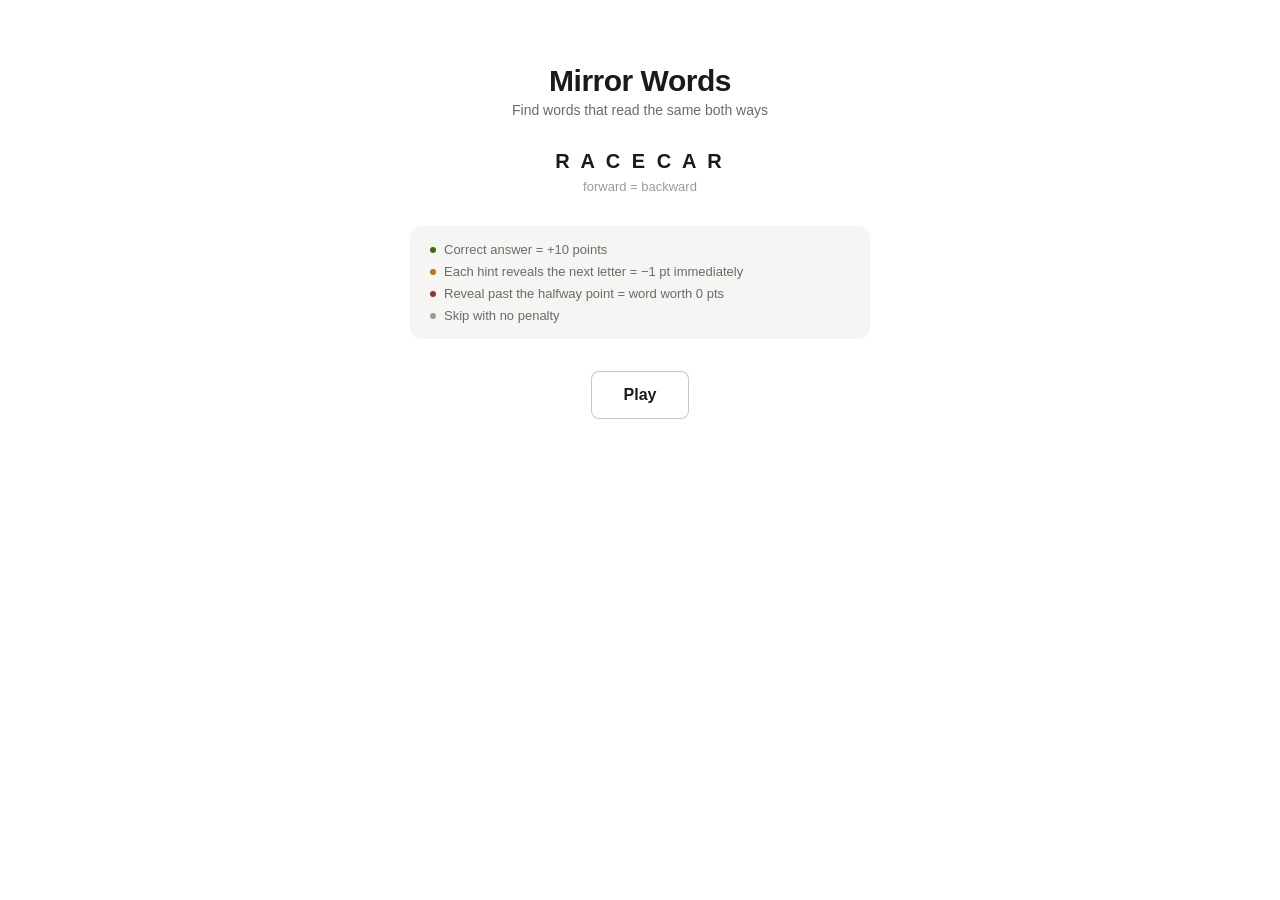
==== mirror-words/index.html @ 77ee3817 "Push first three games" ====
<!DOCTYPE html>
<html lang="en">
<head>
<meta charset="UTF-8">
<meta name="viewport" content="width=device-width, initial-scale=1.0">
<title>Mirror Words</title>
<style>
  *, *::before, *::after { box-sizing: border-box; margin: 0; padding: 0; }
  :root {
    --bg: #ffffff; --bg2: #f5f5f3; --bg3: #efefec;
    --text: #1a1a18; --text2: #6b6b67; --text3: #9b9b96;
    --border: rgba(0,0,0,0.12); --border2: rgba(0,0,0,0.22);
    --radius: 8px; --radius-lg: 12px;
  }
  @media (prefers-color-scheme: dark) {
    :root {
      --bg: #1c1c1a; --bg2: #272724; --bg3: #303030;
      --text: #f0f0ec; --text2: #9b9b96; --text3: #6b6b67;
      --border: rgba(255,255,255,0.12); --border2: rgba(255,255,255,0.22);
    }
  }
  body { font-family: -apple-system, BlinkMacSystemFont, 'Segoe UI', sans-serif; background: var(--bg); color: var(--text); min-height: 100vh; display: flex; align-items: flex-start; justify-content: center; padding: 2rem 1rem; }
  #app { width: 100%; max-width: 460px; }
  #game-area { display: none; }
  #start-screen { text-align: center; padding: 2rem 0; }
  .title { font-size: 30px; font-weight: 600; letter-spacing: -0.5px; margin-bottom: 4px; }
  .subtitle { font-size: 14px; color: var(--text2); margin-bottom: 2rem; }
  .mirror-demo { font-size: 20px; letter-spacing: 3px; font-weight: 600; margin-bottom: 6px; }
  .mirror-arrow { font-size: 13px; color: var(--text3); margin-bottom: 2rem; }
  .info-box { background: var(--bg2); border-radius: var(--radius-lg); padding: 1rem 1.25rem; margin-bottom: 2rem; text-align: left; }
  .info-row { display: flex; align-items: center; gap: 8px; font-size: 13px; color: var(--text2); margin-bottom: 7px; }
  .info-row:last-child { margin-bottom: 0; }
  .dot { width: 6px; height: 6px; border-radius: 50%; background: var(--text3); flex-shrink: 0; }
  .dot.g { background: #3B6D11; } .dot.a { background: #BA7517; } .dot.r { background: #A32D2D; }
  .meta-row { display: flex; justify-content: space-between; align-items: center; margin-bottom: 1.25rem; }
  .stat-pill { background: var(--bg2); border-radius: var(--radius); padding: 6px 12px; font-size: 13px; color: var(--text2); }
  .stat-pill span { font-weight: 600; color: var(--text); transition: color 0.2s; }
  .flash-green { color: #3B6D11 !important; } .flash-amber { color: #BA7517 !important; }
  .clue-card { background: var(--bg); border: 0.5px solid var(--border); border-radius: var(--radius-lg); padding: 1.25rem; margin-bottom: 1.25rem; }
  .clue-label { font-size: 11px; color: var(--text3); text-transform: uppercase; letter-spacing: 0.08em; margin-bottom: 6px; }
  .clue-text { font-size: 18px; font-weight: 600; }
  .clue-extra { font-size: 13px; color: var(--text2); margin-top: 4px; }
  .slots-wrap { display: flex; gap: 6px; margin-bottom: 1rem; justify-content: center; flex-wrap: wrap; }
  .letter-slot { width: 46px; height: 52px; border: 0.5px solid var(--border); border-radius: var(--radius); display: flex; align-items: center; justify-content: center; font-size: 21px; font-weight: 600; background: var(--bg); }
  .letter-slot.filled { border-color: var(--border2); }
  .letter-slot.correct { background: #EAF3DE; border-color: #639922; color: #3B6D11; }
  .letter-slot.wrong { background: #FCEBEB; border-color: #E24B4A; color: #A32D2D; }
  .letter-slot.hinted { background: #FAEEDA; border-color: #BA7517; color: #854F0B; }
  #answer-input {
    display: block; width: 100%; height: 48px;
    font-size: 18px; font-family: inherit;
    font-weight: 600; letter-spacing: 4px; text-align: center; text-transform: uppercase;
    background: var(--bg); color: var(--text);
    border: 0.5px solid var(--border2);
    border-radius: var(--radius);
    outline: none; padding: 0 12px;
    margin-bottom: 1rem;
  }
  #answer-input:focus { border-color: var(--text3); }
  .potential-score { font-size: 12px; color: var(--text3); text-align: center; margin-bottom: 1rem; }
  .potential-score span { font-weight: 600; color: var(--text2); }
  .potential-score.zeroed, .potential-score.zeroed span { color: #A32D2D; }
  .hint-action-row { display: flex; justify-content: space-between; align-items: center; margin-bottom: 1rem; }
  #hint-btn { height: 36px; padding: 0 14px; border-radius: var(--radius); border: 0.5px solid #BA7517; background: #FAEEDA; color: #854F0B; font-size: 13px; font-weight: 600; cursor: pointer; }
  #hint-btn:hover { background: #FAC775; }
  #hint-btn:disabled { opacity: 0.4; cursor: default; }
  .hint-cost { font-size: 12px; color: var(--text3); }
  .hint-cost span { color: #BA7517; font-weight: 600; }
  .feedback { font-size: 14px; min-height: 20px; margin-bottom: 1rem; color: var(--text2); text-align: center; }
  .feedback.correct { color: #3B6D11; } .feedback.wrong { color: #A32D2D; }
  .feedback.hint { color: #BA7517; } .feedback.zero { color: #A32D2D; }
  .progress-bar-wrap { background: var(--bg2); border-radius: 4px; height: 4px; margin-bottom: 1.5rem; overflow: hidden; }
  .progress-bar-fill { height: 4px; border-radius: 4px; background: #639922; transition: width 0.4s ease; }
  .skip-row { text-align: center; }
  .skip-btn { background: none; border: none; font-size: 13px; color: var(--text3); cursor: pointer; padding: 4px 8px; }
  .skip-btn:hover { color: var(--text2); }
  #end-screen { display: none; text-align: center; padding: 2rem 0; }
  .score-big { font-size: 54px; font-weight: 700; line-height: 1; margin-bottom: 4px; }
  .score-label { font-size: 14px; color: var(--text2); margin-bottom: 2rem; }
  .results-list { text-align: left; margin-bottom: 2rem; }
  .result-item { display: flex; justify-content: space-between; align-items: center; padding: 10px 0; border-bottom: 0.5px solid var(--border); font-size: 14px; gap: 8px; }
  .result-word { font-weight: 600; }
  .result-clue { color: var(--text2); font-size: 13px; }
  .result-right { display: flex; align-items: center; gap: 6px; flex-shrink: 0; }
  .result-pts { font-size: 13px; font-weight: 600; color: var(--text2); }
  .result-badge { font-size: 12px; padding: 3px 8px; border-radius: var(--radius); white-space: nowrap; }
  .badge-got { background: #EAF3DE; color: #3B6D11; }
  .badge-hinted { background: #FAEEDA; color: #854F0B; }
  .badge-zero { background: #FCEBEB; color: #A32D2D; }
  .badge-missed { background: var(--bg2); color: var(--text2); }
  button.primary { height: 48px; padding: 0 32px; border-radius: var(--radius); border: 0.5px solid var(--border2); background: var(--bg); color: var(--text); font-size: 16px; font-weight: 600; cursor: pointer; }
  button.primary:hover { background: var(--bg2); }
  button.secondary { height: 44px; padding: 0 28px; border-radius: var(--radius); border: 0.5px solid var(--border); background: var(--bg); color: var(--text); font-size: 15px; font-weight: 600; cursor: pointer; }
  button.secondary:hover { background: var(--bg2); }
</style>
</head>
<body>
<div id="app">
  <div id="start-screen">
    <div class="title">Mirror Words</div>
    <div class="subtitle">Find words that read the same both ways</div>
    <div class="mirror-demo">R A C E C A R</div>
    <div class="mirror-arrow">forward = backward</div>
    <div class="info-box">
      <div class="info-row"><div class="dot g"></div> Correct answer = +10 points</div>
      <div class="info-row"><div class="dot a"></div> Each hint reveals the next letter = −1 pt immediately</div>
      <div class="info-row"><div class="dot r"></div> Reveal past the halfway point = word worth 0 pts</div>
      <div class="info-row"><div class="dot"></div> Skip with no penalty</div>
    </div>
    <button class="primary" onclick="startGame()">Play</button>
  </div>

  <div id="game-area">
    <div class="meta-row">
      <div class="stat-pill">Round <span id="round-num">1</span> / <span id="total-num">8</span></div>
      <div class="stat-pill">Score <span id="score-num">0</span></div>
    </div>
    <div class="progress-bar-wrap"><div class="progress-bar-fill" id="progress-fill" style="width:0%"></div></div>
    <div class="clue-card">
      <div class="clue-label">Clue</div>
      <div class="clue-text" id="clue-text"></div>
      <div class="clue-extra" id="clue-extra"></div>
    </div>
    <div class="slots-wrap" id="letter-slots"></div>
    <input id="answer-input" type="text"
      autocomplete="off" autocorrect="off" autocapitalize="characters"
      spellcheck="false" inputmode="text" placeholder="type here" />
    <div class="potential-score" id="potential-score-row">This word worth <span id="word-value">10</span> pts</div>
    <div class="hint-action-row">
      <button id="hint-btn" onclick="revealHint()">Reveal next letter</button>
      <div class="hint-cost">−1 pt per hint &middot; <span id="hints-used">0</span> used this word</div>
    </div>
    <div class="feedback" id="feedback"></div>
    <div class="skip-row">
      <button class="skip-btn" onclick="skipWord()">Skip this one →</button>
    </div>
  </div>

  <div id="end-screen">
    <div class="score-big" id="final-score"></div>
    <div class="score-label" id="final-label"></div>
    <div class="results-list" id="results-list"></div>
    <button class="secondary" onclick="restartGame()">Play again</button>
  </div>
</div>

<script>
const PUZZLES = [
  { word: "RACECAR", clue: "A high-speed vehicle on the track", extra: "7 letters" },
  { word: "LEVEL", clue: "Perfectly flat and even", extra: "5 letters" },
  { word: "CIVIC", clue: "Relating to a city or its citizens", extra: "5 letters" },
  { word: "RADAR", clue: "A system that detects objects using radio waves", extra: "5 letters" },
  { word: "NOON", clue: "The middle of the day", extra: "4 letters" },
  { word: "KAYAK", clue: "A narrow boat you paddle", extra: "5 letters" },
  { word: "REFER", clue: "To direct someone to another source", extra: "5 letters" },
  { word: "MADAM", clue: "A polite term for a woman", extra: "5 letters" },
  { word: "TENET", clue: "A core belief or principle", extra: "5 letters" },
  { word: "REPAPER", clue: "To put new wallpaper on walls", extra: "7 letters" },
  { word: "MOM", clue: "She raised you", extra: "3 letters" },
  { word: "DAD", clue: "Father figure", extra: "3 letters" },
  { word: "POP", clue: "A fizzy drink — or another word for dad", extra: "3 letters" },
  { word: "EWE", clue: "A female sheep", extra: "3 letters" },
  { word: "ROTATOR", clue: "Something that spins around an axis", extra: "7 letters" },
];

let queue=[], current=0, totalScore=0, results=[];
let hintsUsed=0, revealedIndices=[], wordValue=10, wordZeroed=false;

const inp = document.getElementById('answer-input');

function shuffle(a){const b=[...a];for(let i=b.length-1;i>0;i--){const j=Math.floor(Math.random()*(i+1));[b[i],b[j]]=[b[j],b[i]];}return b;}
function halfwayThreshold(n){return Math.ceil(n/2);}

inp.addEventListener('input', function(){
  const p=queue[current]; if(!p) return;
  const maxLen=p.word.length-revealedIndices.length;
  let val=this.value.replace(/[^a-zA-Z]/g,'').toUpperCase().slice(0,maxLen);
  this.value=val;
  renderSlots(val);
  if(val.length===maxLen) setTimeout(checkAnswer,80);
});

inp.addEventListener('keydown', function(e){
  if(e.key==='Enter') checkAnswer();
});

function startGame(){
  queue=shuffle(PUZZLES).slice(0,8);
  current=0; totalScore=0; results=[];
  document.getElementById('start-screen').style.display='none';
  document.getElementById('end-screen').style.display='none';
  document.getElementById('game-area').style.display='block';
  loadPuzzle();
}

function loadPuzzle(){
  if(current>=queue.length){endGame();return;}
  hintsUsed=0; revealedIndices=[]; wordValue=10; wordZeroed=false;
  const p=queue[current];
  inp.value='';
  document.getElementById('round-num').textContent=current+1;
  document.getElementById('total-num').textContent=queue.length;
  document.getElementById('score-num').textContent=totalScore;
  document.getElementById('clue-text').textContent=p.clue;
  document.getElementById('clue-extra').textContent=p.extra;
  document.getElementById('feedback').textContent='';
  document.getElementById('feedback').className='feedback';
  document.getElementById('hints-used').textContent='0';
  document.getElementById('hint-btn').disabled=false;
  document.getElementById('word-value').textContent='10';
  document.getElementById('potential-score-row').className='potential-score';
  document.getElementById('progress-fill').style.width=(current/queue.length*100)+'%';
  buildSlots(p.word.length);
  inp.focus();
}

function buildSlots(n){
  const c=document.getElementById('letter-slots'); c.innerHTML='';
  for(let i=0;i<n;i++){
    const s=document.createElement('div');
    s.className='letter-slot'; s.id='slot-'+i;
    c.appendChild(s);
  }
}

function renderSlots(typedVal, state){
  const p=queue[current], n=p.word.length;
  let ti=0;
  for(let i=0;i<n;i++){
    const s=document.getElementById('slot-'+i); if(!s) continue;
    s.innerHTML='';
    if(state==='correct'){
      s.className='letter-slot correct'; s.textContent=p.word[i];
    } else if(state==='wrong'){
      const ch=revealedIndices.includes(i)?p.word[i]:(typedVal&&typedVal[ti++])||'';
      s.className='letter-slot wrong'; s.textContent=ch;
    } else if(revealedIndices.includes(i)){
      s.className='letter-slot hinted'; s.textContent=p.word[i];
    } else {
      const ch=(typedVal&&typedVal[ti++])||'';
      s.className='letter-slot'+(ch?' filled':''); s.textContent=ch;
    }
  }
}

function getFullAttempt(){
  const p=queue[current], typed=inp.value.toUpperCase();
  let ti=0, result='';
  for(let i=0;i<p.word.length;i++){
    result+=revealedIndices.includes(i)?p.word[i]:(typed[ti++]||'');
  }
  return result;
}

function checkAnswer(){
  const p=queue[current];
  const attempt=getFullAttempt();
  if(attempt.length<p.word.length) return;
  const fb=document.getElementById('feedback');
  if(attempt===p.word){
    const earned=wordValue; totalScore+=earned;
    flashScore('green'); renderSlots(inp.value,'correct');
    fb.textContent=earned===10?'+10 — perfect!':earned>0?'+'+earned+' pts':'+0 — too many hints';
    fb.className='feedback correct';
    results.push({word:p.word,clue:p.clue,got:true,hints:hintsUsed,pts:earned,zeroed:wordZeroed});
    inp.value='';
    setTimeout(()=>{current++;loadPuzzle();},1000);
  } else {
    renderSlots(inp.value,'wrong');
    fb.textContent='Not quite — try again'; fb.className='feedback wrong';
    setTimeout(()=>{
      inp.value=''; fb.textContent=''; fb.className='feedback';
      renderSlots(''); inp.focus();
    },700);
  }
}

function revealHint(){
  const p=queue[current], n=p.word.length;
  let pick=-1; for(let i=0;i<n;i++){if(!revealedIndices.includes(i)){pick=i;break;}}
  if(pick===-1) return;
  revealedIndices.push(pick); hintsUsed++;
  totalScore=Math.max(0,totalScore-1);
  document.getElementById('score-num').textContent=totalScore;
  document.getElementById('hints-used').textContent=hintsUsed;
  flashScore('amber');
  const maxLen=n-revealedIndices.length;
  if(inp.value.length>maxLen) inp.value=inp.value.slice(0,maxLen);
  const fb=document.getElementById('feedback'), threshold=halfwayThreshold(n);
  if(!wordZeroed&&revealedIndices.length>=threshold){
    wordZeroed=true; wordValue=0;
    document.getElementById('word-value').textContent='0';
    document.getElementById('potential-score-row').className='potential-score zeroed';
    fb.textContent='Past the halfway point — 0 pts for this word'; fb.className='feedback zero';
  } else if(!wordZeroed){
    wordValue=Math.max(0,10-hintsUsed);
    document.getElementById('word-value').textContent=wordValue;
    fb.textContent='−1 point'; fb.className='feedback hint';
  } else {
    fb.textContent='−1 point (word already worth 0)'; fb.className='feedback hint';
  }
  setTimeout(()=>{if(fb.className==='feedback hint'||fb.className==='feedback zero'){fb.textContent='';fb.className='feedback';}},1400);
  if(revealedIndices.length>=n) document.getElementById('hint-btn').disabled=true;
  renderSlots(inp.value);
  inp.focus();
  if(maxLen===0) setTimeout(checkAnswer,80);
}

function flashScore(color){
  const el=document.getElementById('score-num');
  el.className=color==='green'?'flash-green':'flash-amber';
  setTimeout(()=>{el.className='';},600);
}

function skipWord(){
  results.push({word:queue[current].word,clue:queue[current].clue,got:false,hints:hintsUsed,pts:0,zeroed:false});
  current++; loadPuzzle();
}

function endGame(){
  document.getElementById('game-area').style.display='none';
  document.getElementById('end-screen').style.display='block';
  const maxPts=queue.length*10;
  document.getElementById('final-score').textContent=totalScore+' pts';
  const pct=totalScore/maxPts;
  document.getElementById('final-label').textContent=(pct===1?'Perfect score — flawless!':pct>=0.75?'Great round!':pct>=0.5?'Not bad — keep at it':'Palindromes are tricky!')+' (max '+maxPts+' pts)';
  const list=document.getElementById('results-list'); list.innerHTML='';
  results.forEach(r=>{
    const div=document.createElement('div'); div.className='result-item';
    let bc,bt;
    if(!r.got){bc='badge-missed';bt='Skipped';}
    else if(r.zeroed){bc='badge-zero';bt='Too many hints';}
    else if(r.hints>0){bc='badge-hinted';bt=r.hints+' hint'+(r.hints>1?'s':'');}
    else{bc='badge-got';bt='No hints';}
    div.innerHTML=`<div><div class="result-word">${r.word}</div><div class="result-clue">${r.clue}</div></div><div class="result-right"><span class="result-pts">${r.got?'+'+r.pts+' pt'+(r.pts!==1?'s':''):'+0'}</span><span class="result-badge ${bc}">${bt}</span></div>`;
    list.appendChild(div);
  });
}

function restartGame(){
  document.getElementById('end-screen').style.display='none';
  document.getElementById('start-screen').style.display='block';
}
</script>
</body>
</html>
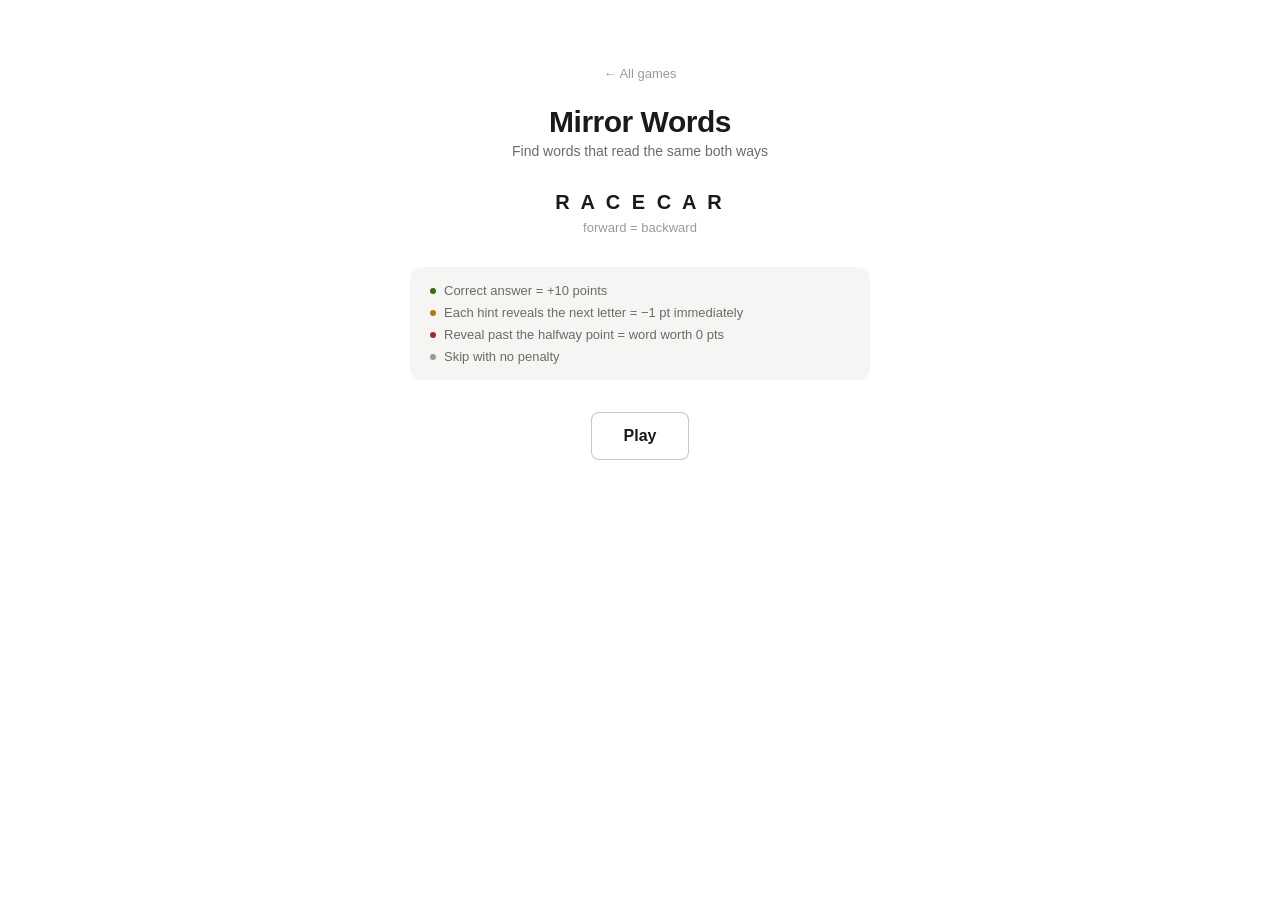
==== commit e893e9db: "Updates" ====
--- a/mirror-words/index.html
+++ b/mirror-words/index.html
@@ -7,16 +7,34 @@
 <style>
   *, *::before, *::after { box-sizing: border-box; margin: 0; padding: 0; }
   :root {
-    --bg: #ffffff; --bg2: #f5f5f3; --bg3: #efefec;
-    --text: #1a1a18; --text2: #6b6b67; --text3: #9b9b96;
-    --border: rgba(0,0,0,0.12); --border2: rgba(0,0,0,0.22);
+    --bg: #1c1c1a; --bg2: #272724; --bg3: #303030;
+    --text: #f0f0ec; --text2: #9b9b96; --text3: #6b6b67;
+    --border: rgba(255,255,255,0.12); --border2: rgba(255,255,255,0.22);
     --radius: 8px; --radius-lg: 12px;
-  }
-  @media (prefers-color-scheme: dark) {
+    --correct-bg: rgba(99,153,34,0.15); --correct-border: #639922; --correct-text: #8ecb4a;
+    --wrong-bg: rgba(226,75,74,0.15); --wrong-border: #e24b4a; --wrong-text: #e87878;
+    --hint-bg: rgba(186,117,23,0.15); --hint-border: rgba(186,117,23,0.5); --hint-text: #d4a040;
+    --dot-g: #639922; --dot-a: #BA7517; --dot-r: #e24b4a;
+    --hint-btn-bg: rgba(186,117,23,0.12); --hint-btn-border: rgba(186,117,23,0.4); --hint-btn-text: #d4a040;
+    --hint-btn-hover: rgba(186,117,23,0.22);
+    --badge-got-bg: rgba(99,153,34,0.15); --badge-got-text: #8ecb4a;
+    --badge-hinted-bg: rgba(186,117,23,0.15); --badge-hinted-text: #d4a040;
+    --badge-zero-bg: rgba(226,75,74,0.15); --badge-zero-text: #e87878;
+  }
+  @media (prefers-color-scheme: light) {
     :root {
-      --bg: #1c1c1a; --bg2: #272724; --bg3: #303030;
-      --text: #f0f0ec; --text2: #9b9b96; --text3: #6b6b67;
-      --border: rgba(255,255,255,0.12); --border2: rgba(255,255,255,0.22);
+      --bg: #ffffff; --bg2: #f5f5f3; --bg3: #efefec;
+      --text: #1a1a18; --text2: #6b6b67; --text3: #9b9b96;
+      --border: rgba(0,0,0,0.12); --border2: rgba(0,0,0,0.22);
+      --correct-bg: #EAF3DE; --correct-border: #639922; --correct-text: #3B6D11;
+      --wrong-bg: #FCEBEB; --wrong-border: #E24B4A; --wrong-text: #A32D2D;
+      --hint-bg: #FAEEDA; --hint-border: #BA7517; --hint-text: #854F0B;
+      --dot-g: #3B6D11; --dot-a: #BA7517; --dot-r: #A32D2D;
+      --hint-btn-bg: #FAEEDA; --hint-btn-border: #BA7517; --hint-btn-text: #854F0B;
+      --hint-btn-hover: #FAC775;
+      --badge-got-bg: #EAF3DE; --badge-got-text: #3B6D11;
+      --badge-hinted-bg: #FAEEDA; --badge-hinted-text: #854F0B;
+      --badge-zero-bg: #FCEBEB; --badge-zero-text: #A32D2D;
     }
   }
   body { font-family: -apple-system, BlinkMacSystemFont, 'Segoe UI', sans-serif; background: var(--bg); color: var(--text); min-height: 100vh; display: flex; align-items: flex-start; justify-content: center; padding: 2rem 1rem; }
@@ -31,11 +49,11 @@
   .info-row { display: flex; align-items: center; gap: 8px; font-size: 13px; color: var(--text2); margin-bottom: 7px; }
   .info-row:last-child { margin-bottom: 0; }
   .dot { width: 6px; height: 6px; border-radius: 50%; background: var(--text3); flex-shrink: 0; }
-  .dot.g { background: #3B6D11; } .dot.a { background: #BA7517; } .dot.r { background: #A32D2D; }
+  .dot.g { background: var(--dot-g); } .dot.a { background: var(--dot-a); } .dot.r { background: var(--dot-r); }
   .meta-row { display: flex; justify-content: space-between; align-items: center; margin-bottom: 1.25rem; }
   .stat-pill { background: var(--bg2); border-radius: var(--radius); padding: 6px 12px; font-size: 13px; color: var(--text2); }
   .stat-pill span { font-weight: 600; color: var(--text); transition: color 0.2s; }
-  .flash-green { color: #3B6D11 !important; } .flash-amber { color: #BA7517 !important; }
+  .flash-green { color: var(--correct-text) !important; } .flash-amber { color: var(--dot-a) !important; }
   .clue-card { background: var(--bg); border: 0.5px solid var(--border); border-radius: var(--radius-lg); padding: 1.25rem; margin-bottom: 1.25rem; }
   .clue-label { font-size: 11px; color: var(--text3); text-transform: uppercase; letter-spacing: 0.08em; margin-bottom: 6px; }
   .clue-text { font-size: 18px; font-weight: 600; }
@@ -43,9 +61,9 @@
   .slots-wrap { display: flex; gap: 6px; margin-bottom: 1rem; justify-content: center; flex-wrap: wrap; }
   .letter-slot { width: 46px; height: 52px; border: 0.5px solid var(--border); border-radius: var(--radius); display: flex; align-items: center; justify-content: center; font-size: 21px; font-weight: 600; background: var(--bg); }
   .letter-slot.filled { border-color: var(--border2); }
-  .letter-slot.correct { background: #EAF3DE; border-color: #639922; color: #3B6D11; }
-  .letter-slot.wrong { background: #FCEBEB; border-color: #E24B4A; color: #A32D2D; }
-  .letter-slot.hinted { background: #FAEEDA; border-color: #BA7517; color: #854F0B; }
+  .letter-slot.correct { background: var(--correct-bg); border-color: var(--correct-border); color: var(--correct-text); }
+  .letter-slot.wrong { background: var(--wrong-bg); border-color: var(--wrong-border); color: var(--wrong-text); }
+  .letter-slot.hinted { background: var(--hint-bg); border-color: var(--hint-border); color: var(--hint-text); }
   #answer-input {
     display: block; width: 100%; height: 48px;
     font-size: 18px; font-family: inherit;
@@ -59,18 +77,18 @@
   #answer-input:focus { border-color: var(--text3); }
   .potential-score { font-size: 12px; color: var(--text3); text-align: center; margin-bottom: 1rem; }
   .potential-score span { font-weight: 600; color: var(--text2); }
-  .potential-score.zeroed, .potential-score.zeroed span { color: #A32D2D; }
+  .potential-score.zeroed, .potential-score.zeroed span { color: var(--wrong-text); }
   .hint-action-row { display: flex; justify-content: space-between; align-items: center; margin-bottom: 1rem; }
-  #hint-btn { height: 36px; padding: 0 14px; border-radius: var(--radius); border: 0.5px solid #BA7517; background: #FAEEDA; color: #854F0B; font-size: 13px; font-weight: 600; cursor: pointer; }
-  #hint-btn:hover { background: #FAC775; }
+  #hint-btn { height: 36px; padding: 0 14px; border-radius: var(--radius); border: 0.5px solid var(--hint-btn-border); background: var(--hint-btn-bg); color: var(--hint-btn-text); font-size: 13px; font-weight: 600; cursor: pointer; }
+  #hint-btn:hover { background: var(--hint-btn-hover); }
   #hint-btn:disabled { opacity: 0.4; cursor: default; }
   .hint-cost { font-size: 12px; color: var(--text3); }
-  .hint-cost span { color: #BA7517; font-weight: 600; }
+  .hint-cost span { color: var(--dot-a); font-weight: 600; }
   .feedback { font-size: 14px; min-height: 20px; margin-bottom: 1rem; color: var(--text2); text-align: center; }
-  .feedback.correct { color: #3B6D11; } .feedback.wrong { color: #A32D2D; }
-  .feedback.hint { color: #BA7517; } .feedback.zero { color: #A32D2D; }
+  .feedback.correct { color: var(--correct-text); } .feedback.wrong { color: var(--wrong-text); }
+  .feedback.hint { color: var(--dot-a); } .feedback.zero { color: var(--wrong-text); }
   .progress-bar-wrap { background: var(--bg2); border-radius: 4px; height: 4px; margin-bottom: 1.5rem; overflow: hidden; }
-  .progress-bar-fill { height: 4px; border-radius: 4px; background: #639922; transition: width 0.4s ease; }
+  .progress-bar-fill { height: 4px; border-radius: 4px; background: var(--correct-border); transition: width 0.4s ease; }
   .skip-row { text-align: center; }
   .skip-btn { background: none; border: none; font-size: 13px; color: var(--text3); cursor: pointer; padding: 4px 8px; }
   .skip-btn:hover { color: var(--text2); }
@@ -84,19 +102,22 @@
   .result-right { display: flex; align-items: center; gap: 6px; flex-shrink: 0; }
   .result-pts { font-size: 13px; font-weight: 600; color: var(--text2); }
   .result-badge { font-size: 12px; padding: 3px 8px; border-radius: var(--radius); white-space: nowrap; }
-  .badge-got { background: #EAF3DE; color: #3B6D11; }
-  .badge-hinted { background: #FAEEDA; color: #854F0B; }
-  .badge-zero { background: #FCEBEB; color: #A32D2D; }
+  .badge-got { background: var(--badge-got-bg); color: var(--badge-got-text); }
+  .badge-hinted { background: var(--badge-hinted-bg); color: var(--badge-hinted-text); }
+  .badge-zero { background: var(--badge-zero-bg); color: var(--badge-zero-text); }
   .badge-missed { background: var(--bg2); color: var(--text2); }
   button.primary { height: 48px; padding: 0 32px; border-radius: var(--radius); border: 0.5px solid var(--border2); background: var(--bg); color: var(--text); font-size: 16px; font-weight: 600; cursor: pointer; }
   button.primary:hover { background: var(--bg2); }
   button.secondary { height: 44px; padding: 0 28px; border-radius: var(--radius); border: 0.5px solid var(--border); background: var(--bg); color: var(--text); font-size: 15px; font-weight: 600; cursor: pointer; }
   button.secondary:hover { background: var(--bg2); }
+  .back-link { display: inline-flex; align-items: center; gap: 5px; font-size: 13px; color: var(--text3); text-decoration: none; margin-bottom: 1.5rem; }
+  .back-link:hover { color: var(--text2); }
 </style>
 </head>
 <body>
 <div id="app">
   <div id="start-screen">
+    <a href="../index.html" class="back-link">← All games</a>
     <div class="title">Mirror Words</div>
     <div class="subtitle">Find words that read the same both ways</div>
     <div class="mirror-demo">R A C E C A R</div>
@@ -111,6 +132,7 @@
   </div>
 
   <div id="game-area">
+    <a href="../index.html" class="back-link">← All games</a>
     <div class="meta-row">
       <div class="stat-pill">Round <span id="round-num">1</span> / <span id="total-num">8</span></div>
       <div class="stat-pill">Score <span id="score-num">0</span></div>
@@ -137,6 +159,7 @@
   </div>
 
   <div id="end-screen">
+    <a href="../index.html" class="back-link">← All games</a>
     <div class="score-big" id="final-score"></div>
     <div class="score-label" id="final-label"></div>
     <div class="results-list" id="results-list"></div>
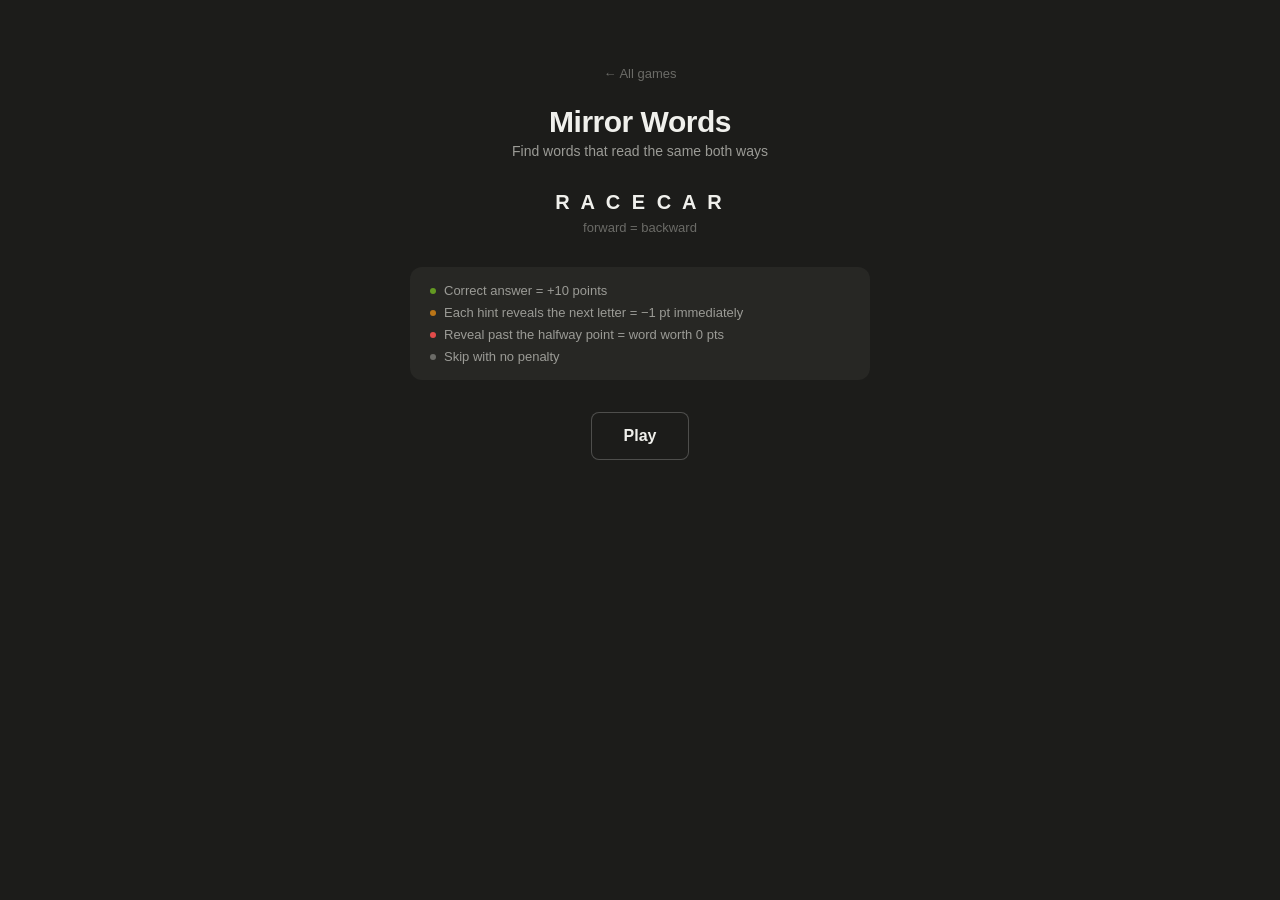
==== commit 28dcadcf: "update" ====
--- a/mirror-words/index.html
+++ b/mirror-words/index.html
@@ -4,115 +4,7 @@
 <meta charset="UTF-8">
 <meta name="viewport" content="width=device-width, initial-scale=1.0">
 <title>Mirror Words</title>
-<style>
-  *, *::before, *::after { box-sizing: border-box; margin: 0; padding: 0; }
-  :root {
-    --bg: #1c1c1a; --bg2: #272724; --bg3: #303030;
-    --text: #f0f0ec; --text2: #9b9b96; --text3: #6b6b67;
-    --border: rgba(255,255,255,0.12); --border2: rgba(255,255,255,0.22);
-    --radius: 8px; --radius-lg: 12px;
-    --correct-bg: rgba(99,153,34,0.15); --correct-border: #639922; --correct-text: #8ecb4a;
-    --wrong-bg: rgba(226,75,74,0.15); --wrong-border: #e24b4a; --wrong-text: #e87878;
-    --hint-bg: rgba(186,117,23,0.15); --hint-border: rgba(186,117,23,0.5); --hint-text: #d4a040;
-    --dot-g: #639922; --dot-a: #BA7517; --dot-r: #e24b4a;
-    --hint-btn-bg: rgba(186,117,23,0.12); --hint-btn-border: rgba(186,117,23,0.4); --hint-btn-text: #d4a040;
-    --hint-btn-hover: rgba(186,117,23,0.22);
-    --badge-got-bg: rgba(99,153,34,0.15); --badge-got-text: #8ecb4a;
-    --badge-hinted-bg: rgba(186,117,23,0.15); --badge-hinted-text: #d4a040;
-    --badge-zero-bg: rgba(226,75,74,0.15); --badge-zero-text: #e87878;
-  }
-  @media (prefers-color-scheme: light) {
-    :root {
-      --bg: #ffffff; --bg2: #f5f5f3; --bg3: #efefec;
-      --text: #1a1a18; --text2: #6b6b67; --text3: #9b9b96;
-      --border: rgba(0,0,0,0.12); --border2: rgba(0,0,0,0.22);
-      --correct-bg: #EAF3DE; --correct-border: #639922; --correct-text: #3B6D11;
-      --wrong-bg: #FCEBEB; --wrong-border: #E24B4A; --wrong-text: #A32D2D;
-      --hint-bg: #FAEEDA; --hint-border: #BA7517; --hint-text: #854F0B;
-      --dot-g: #3B6D11; --dot-a: #BA7517; --dot-r: #A32D2D;
-      --hint-btn-bg: #FAEEDA; --hint-btn-border: #BA7517; --hint-btn-text: #854F0B;
-      --hint-btn-hover: #FAC775;
-      --badge-got-bg: #EAF3DE; --badge-got-text: #3B6D11;
-      --badge-hinted-bg: #FAEEDA; --badge-hinted-text: #854F0B;
-      --badge-zero-bg: #FCEBEB; --badge-zero-text: #A32D2D;
-    }
-  }
-  body { font-family: -apple-system, BlinkMacSystemFont, 'Segoe UI', sans-serif; background: var(--bg); color: var(--text); min-height: 100vh; display: flex; align-items: flex-start; justify-content: center; padding: 2rem 1rem; }
-  #app { width: 100%; max-width: 460px; }
-  #game-area { display: none; }
-  #start-screen { text-align: center; padding: 2rem 0; }
-  .title { font-size: 30px; font-weight: 600; letter-spacing: -0.5px; margin-bottom: 4px; }
-  .subtitle { font-size: 14px; color: var(--text2); margin-bottom: 2rem; }
-  .mirror-demo { font-size: 20px; letter-spacing: 3px; font-weight: 600; margin-bottom: 6px; }
-  .mirror-arrow { font-size: 13px; color: var(--text3); margin-bottom: 2rem; }
-  .info-box { background: var(--bg2); border-radius: var(--radius-lg); padding: 1rem 1.25rem; margin-bottom: 2rem; text-align: left; }
-  .info-row { display: flex; align-items: center; gap: 8px; font-size: 13px; color: var(--text2); margin-bottom: 7px; }
-  .info-row:last-child { margin-bottom: 0; }
-  .dot { width: 6px; height: 6px; border-radius: 50%; background: var(--text3); flex-shrink: 0; }
-  .dot.g { background: var(--dot-g); } .dot.a { background: var(--dot-a); } .dot.r { background: var(--dot-r); }
-  .meta-row { display: flex; justify-content: space-between; align-items: center; margin-bottom: 1.25rem; }
-  .stat-pill { background: var(--bg2); border-radius: var(--radius); padding: 6px 12px; font-size: 13px; color: var(--text2); }
-  .stat-pill span { font-weight: 600; color: var(--text); transition: color 0.2s; }
-  .flash-green { color: var(--correct-text) !important; } .flash-amber { color: var(--dot-a) !important; }
-  .clue-card { background: var(--bg); border: 0.5px solid var(--border); border-radius: var(--radius-lg); padding: 1.25rem; margin-bottom: 1.25rem; }
-  .clue-label { font-size: 11px; color: var(--text3); text-transform: uppercase; letter-spacing: 0.08em; margin-bottom: 6px; }
-  .clue-text { font-size: 18px; font-weight: 600; }
-  .clue-extra { font-size: 13px; color: var(--text2); margin-top: 4px; }
-  .slots-wrap { display: flex; gap: 6px; margin-bottom: 1rem; justify-content: center; flex-wrap: wrap; }
-  .letter-slot { width: 46px; height: 52px; border: 0.5px solid var(--border); border-radius: var(--radius); display: flex; align-items: center; justify-content: center; font-size: 21px; font-weight: 600; background: var(--bg); }
-  .letter-slot.filled { border-color: var(--border2); }
-  .letter-slot.correct { background: var(--correct-bg); border-color: var(--correct-border); color: var(--correct-text); }
-  .letter-slot.wrong { background: var(--wrong-bg); border-color: var(--wrong-border); color: var(--wrong-text); }
-  .letter-slot.hinted { background: var(--hint-bg); border-color: var(--hint-border); color: var(--hint-text); }
-  #answer-input {
-    display: block; width: 100%; height: 48px;
-    font-size: 18px; font-family: inherit;
-    font-weight: 600; letter-spacing: 4px; text-align: center; text-transform: uppercase;
-    background: var(--bg); color: var(--text);
-    border: 0.5px solid var(--border2);
-    border-radius: var(--radius);
-    outline: none; padding: 0 12px;
-    margin-bottom: 1rem;
-  }
-  #answer-input:focus { border-color: var(--text3); }
-  .potential-score { font-size: 12px; color: var(--text3); text-align: center; margin-bottom: 1rem; }
-  .potential-score span { font-weight: 600; color: var(--text2); }
-  .potential-score.zeroed, .potential-score.zeroed span { color: var(--wrong-text); }
-  .hint-action-row { display: flex; justify-content: space-between; align-items: center; margin-bottom: 1rem; }
-  #hint-btn { height: 36px; padding: 0 14px; border-radius: var(--radius); border: 0.5px solid var(--hint-btn-border); background: var(--hint-btn-bg); color: var(--hint-btn-text); font-size: 13px; font-weight: 600; cursor: pointer; }
-  #hint-btn:hover { background: var(--hint-btn-hover); }
-  #hint-btn:disabled { opacity: 0.4; cursor: default; }
-  .hint-cost { font-size: 12px; color: var(--text3); }
-  .hint-cost span { color: var(--dot-a); font-weight: 600; }
-  .feedback { font-size: 14px; min-height: 20px; margin-bottom: 1rem; color: var(--text2); text-align: center; }
-  .feedback.correct { color: var(--correct-text); } .feedback.wrong { color: var(--wrong-text); }
-  .feedback.hint { color: var(--dot-a); } .feedback.zero { color: var(--wrong-text); }
-  .progress-bar-wrap { background: var(--bg2); border-radius: 4px; height: 4px; margin-bottom: 1.5rem; overflow: hidden; }
-  .progress-bar-fill { height: 4px; border-radius: 4px; background: var(--correct-border); transition: width 0.4s ease; }
-  .skip-row { text-align: center; }
-  .skip-btn { background: none; border: none; font-size: 13px; color: var(--text3); cursor: pointer; padding: 4px 8px; }
-  .skip-btn:hover { color: var(--text2); }
-  #end-screen { display: none; text-align: center; padding: 2rem 0; }
-  .score-big { font-size: 54px; font-weight: 700; line-height: 1; margin-bottom: 4px; }
-  .score-label { font-size: 14px; color: var(--text2); margin-bottom: 2rem; }
-  .results-list { text-align: left; margin-bottom: 2rem; }
-  .result-item { display: flex; justify-content: space-between; align-items: center; padding: 10px 0; border-bottom: 0.5px solid var(--border); font-size: 14px; gap: 8px; }
-  .result-word { font-weight: 600; }
-  .result-clue { color: var(--text2); font-size: 13px; }
-  .result-right { display: flex; align-items: center; gap: 6px; flex-shrink: 0; }
-  .result-pts { font-size: 13px; font-weight: 600; color: var(--text2); }
-  .result-badge { font-size: 12px; padding: 3px 8px; border-radius: var(--radius); white-space: nowrap; }
-  .badge-got { background: var(--badge-got-bg); color: var(--badge-got-text); }
-  .badge-hinted { background: var(--badge-hinted-bg); color: var(--badge-hinted-text); }
-  .badge-zero { background: var(--badge-zero-bg); color: var(--badge-zero-text); }
-  .badge-missed { background: var(--bg2); color: var(--text2); }
-  button.primary { height: 48px; padding: 0 32px; border-radius: var(--radius); border: 0.5px solid var(--border2); background: var(--bg); color: var(--text); font-size: 16px; font-weight: 600; cursor: pointer; }
-  button.primary:hover { background: var(--bg2); }
-  button.secondary { height: 44px; padding: 0 28px; border-radius: var(--radius); border: 0.5px solid var(--border); background: var(--bg); color: var(--text); font-size: 15px; font-weight: 600; cursor: pointer; }
-  button.secondary:hover { background: var(--bg2); }
-  .back-link { display: inline-flex; align-items: center; gap: 5px; font-size: 13px; color: var(--text3); text-decoration: none; margin-bottom: 1.5rem; }
-  .back-link:hover { color: var(--text2); }
-</style>
+<link rel="stylesheet" href="styles.css">
 </head>
 <body>
 <div id="app">
@@ -167,25 +59,8 @@
   </div>
 </div>
 
+<script src="words.js"></script>
 <script>
-const PUZZLES = [
-  { word: "RACECAR", clue: "A high-speed vehicle on the track", extra: "7 letters" },
-  { word: "LEVEL", clue: "Perfectly flat and even", extra: "5 letters" },
-  { word: "CIVIC", clue: "Relating to a city or its citizens", extra: "5 letters" },
-  { word: "RADAR", clue: "A system that detects objects using radio waves", extra: "5 letters" },
-  { word: "NOON", clue: "The middle of the day", extra: "4 letters" },
-  { word: "KAYAK", clue: "A narrow boat you paddle", extra: "5 letters" },
-  { word: "REFER", clue: "To direct someone to another source", extra: "5 letters" },
-  { word: "MADAM", clue: "A polite term for a woman", extra: "5 letters" },
-  { word: "TENET", clue: "A core belief or principle", extra: "5 letters" },
-  { word: "REPAPER", clue: "To put new wallpaper on walls", extra: "7 letters" },
-  { word: "MOM", clue: "She raised you", extra: "3 letters" },
-  { word: "DAD", clue: "Father figure", extra: "3 letters" },
-  { word: "POP", clue: "A fizzy drink — or another word for dad", extra: "3 letters" },
-  { word: "EWE", clue: "A female sheep", extra: "3 letters" },
-  { word: "ROTATOR", clue: "Something that spins around an axis", extra: "7 letters" },
-];
-
 let queue=[], current=0, totalScore=0, results=[];
 let hintsUsed=0, revealedIndices=[], wordValue=10, wordZeroed=false;
 
--- a/mirror-words/styles.css
+++ b/mirror-words/styles.css
@@ -0,0 +1,92 @@
+*, *::before, *::after { box-sizing: border-box; margin: 0; padding: 0; }
+:root {
+  --bg: #1c1c1a; --bg2: #272724; --bg3: #303030;
+  --text: #f0f0ec; --text2: #9b9b96; --text3: #6b6b67;
+  --border: rgba(255,255,255,0.12); --border2: rgba(255,255,255,0.22);
+  --radius: 8px; --radius-lg: 12px;
+  --correct-bg: rgba(99,153,34,0.15); --correct-border: #639922; --correct-text: #8ecb4a;
+  --wrong-bg: rgba(226,75,74,0.15); --wrong-border: #e24b4a; --wrong-text: #e87878;
+  --hint-bg: rgba(186,117,23,0.15); --hint-border: rgba(186,117,23,0.5); --hint-text: #d4a040;
+  --dot-g: #639922; --dot-a: #BA7517; --dot-r: #e24b4a;
+  --hint-btn-bg: rgba(186,117,23,0.12); --hint-btn-border: rgba(186,117,23,0.4); --hint-btn-text: #d4a040;
+  --hint-btn-hover: rgba(186,117,23,0.22);
+  --badge-got-bg: rgba(99,153,34,0.15); --badge-got-text: #8ecb4a;
+  --badge-hinted-bg: rgba(186,117,23,0.15); --badge-hinted-text: #d4a040;
+  --badge-zero-bg: rgba(226,75,74,0.15); --badge-zero-text: #e87878;
+}
+
+body { font-family: -apple-system, BlinkMacSystemFont, 'Segoe UI', sans-serif; background: var(--bg); color: var(--text); min-height: 100vh; display: flex; align-items: flex-start; justify-content: center; padding: 2rem 1rem; }
+#app { width: 100%; max-width: 460px; }
+#game-area { display: none; }
+#start-screen { text-align: center; padding: 2rem 0; }
+.title { font-size: 30px; font-weight: 600; letter-spacing: -0.5px; margin-bottom: 4px; }
+.subtitle { font-size: 14px; color: var(--text2); margin-bottom: 2rem; }
+.mirror-demo { font-size: 20px; letter-spacing: 3px; font-weight: 600; margin-bottom: 6px; }
+.mirror-arrow { font-size: 13px; color: var(--text3); margin-bottom: 2rem; }
+.info-box { background: var(--bg2); border-radius: var(--radius-lg); padding: 1rem 1.25rem; margin-bottom: 2rem; text-align: left; }
+.info-row { display: flex; align-items: center; gap: 8px; font-size: 13px; color: var(--text2); margin-bottom: 7px; }
+.info-row:last-child { margin-bottom: 0; }
+.dot { width: 6px; height: 6px; border-radius: 50%; background: var(--text3); flex-shrink: 0; }
+.dot.g { background: var(--dot-g); } .dot.a { background: var(--dot-a); } .dot.r { background: var(--dot-r); }
+.meta-row { display: flex; justify-content: space-between; align-items: center; margin-bottom: 1.25rem; }
+.stat-pill { background: var(--bg2); border-radius: var(--radius); padding: 6px 12px; font-size: 13px; color: var(--text2); }
+.stat-pill span { font-weight: 600; color: var(--text); transition: color 0.2s; }
+.flash-green { color: var(--correct-text) !important; } .flash-amber { color: var(--dot-a) !important; }
+.clue-card { background: var(--bg); border: 0.5px solid var(--border); border-radius: var(--radius-lg); padding: 1.25rem; margin-bottom: 1.25rem; }
+.clue-label { font-size: 11px; color: var(--text3); text-transform: uppercase; letter-spacing: 0.08em; margin-bottom: 6px; }
+.clue-text { font-size: 18px; font-weight: 600; }
+.clue-extra { font-size: 13px; color: var(--text2); margin-top: 4px; }
+.slots-wrap { display: flex; gap: 6px; margin-bottom: 1rem; justify-content: center; flex-wrap: wrap; }
+.letter-slot { width: 46px; height: 52px; border: 0.5px solid var(--border); border-radius: var(--radius); display: flex; align-items: center; justify-content: center; font-size: 21px; font-weight: 600; background: var(--bg); }
+.letter-slot.filled { border-color: var(--border2); }
+.letter-slot.correct { background: var(--correct-bg); border-color: var(--correct-border); color: var(--correct-text); }
+.letter-slot.wrong { background: var(--wrong-bg); border-color: var(--wrong-border); color: var(--wrong-text); }
+.letter-slot.hinted { background: var(--hint-bg); border-color: var(--hint-border); color: var(--hint-text); }
+#answer-input {
+  display: block; width: 100%; height: 48px;
+  font-size: 18px; font-family: inherit;
+  font-weight: 600; letter-spacing: 4px; text-align: center; text-transform: uppercase;
+  background: var(--bg); color: var(--text);
+  border: 0.5px solid var(--border2);
+  border-radius: var(--radius);
+  outline: none; padding: 0 12px;
+  margin-bottom: 1rem;
+}
+#answer-input:focus { border-color: var(--text3); }
+.potential-score { font-size: 12px; color: var(--text3); text-align: center; margin-bottom: 1rem; }
+.potential-score span { font-weight: 600; color: var(--text2); }
+.potential-score.zeroed, .potential-score.zeroed span { color: var(--wrong-text); }
+.hint-action-row { display: flex; justify-content: space-between; align-items: center; margin-bottom: 1rem; }
+#hint-btn { height: 36px; padding: 0 14px; border-radius: var(--radius); border: 0.5px solid var(--hint-btn-border); background: var(--hint-btn-bg); color: var(--hint-btn-text); font-size: 13px; font-weight: 600; cursor: pointer; }
+#hint-btn:hover { background: var(--hint-btn-hover); }
+#hint-btn:disabled { opacity: 0.4; cursor: default; }
+.hint-cost { font-size: 12px; color: var(--text3); }
+.hint-cost span { color: var(--dot-a); font-weight: 600; }
+.feedback { font-size: 14px; min-height: 20px; margin-bottom: 1rem; color: var(--text2); text-align: center; }
+.feedback.correct { color: var(--correct-text); } .feedback.wrong { color: var(--wrong-text); }
+.feedback.hint { color: var(--dot-a); } .feedback.zero { color: var(--wrong-text); }
+.progress-bar-wrap { background: var(--bg2); border-radius: 4px; height: 4px; margin-bottom: 1.5rem; overflow: hidden; }
+.progress-bar-fill { height: 4px; border-radius: 4px; background: var(--correct-border); transition: width 0.4s ease; }
+.skip-row { text-align: center; }
+.skip-btn { background: none; border: none; font-size: 13px; color: var(--text3); cursor: pointer; padding: 4px 8px; }
+.skip-btn:hover { color: var(--text2); }
+#end-screen { display: none; text-align: center; padding: 2rem 0; }
+.score-big { font-size: 54px; font-weight: 700; line-height: 1; margin-bottom: 4px; }
+.score-label { font-size: 14px; color: var(--text2); margin-bottom: 2rem; }
+.results-list { text-align: left; margin-bottom: 2rem; }
+.result-item { display: flex; justify-content: space-between; align-items: center; padding: 10px 0; border-bottom: 0.5px solid var(--border); font-size: 14px; gap: 8px; }
+.result-word { font-weight: 600; }
+.result-clue { color: var(--text2); font-size: 13px; }
+.result-right { display: flex; align-items: center; gap: 6px; flex-shrink: 0; }
+.result-pts { font-size: 13px; font-weight: 600; color: var(--text2); }
+.result-badge { font-size: 12px; padding: 3px 8px; border-radius: var(--radius); white-space: nowrap; }
+.badge-got { background: var(--badge-got-bg); color: var(--badge-got-text); }
+.badge-hinted { background: var(--badge-hinted-bg); color: var(--badge-hinted-text); }
+.badge-zero { background: var(--badge-zero-bg); color: var(--badge-zero-text); }
+.badge-missed { background: var(--bg2); color: var(--text2); }
+button.primary { height: 48px; padding: 0 32px; border-radius: var(--radius); border: 0.5px solid var(--border2); background: var(--bg); color: var(--text); font-size: 16px; font-weight: 600; cursor: pointer; }
+button.primary:hover { background: var(--bg2); }
+button.secondary { height: 44px; padding: 0 28px; border-radius: var(--radius); border: 0.5px solid var(--border); background: var(--bg); color: var(--text); font-size: 15px; font-weight: 600; cursor: pointer; }
+button.secondary:hover { background: var(--bg2); }
+.back-link { display: inline-flex; align-items: center; gap: 5px; font-size: 13px; color: var(--text3); text-decoration: none; margin-bottom: 1.5rem; }
+.back-link:hover { color: var(--text2); }
